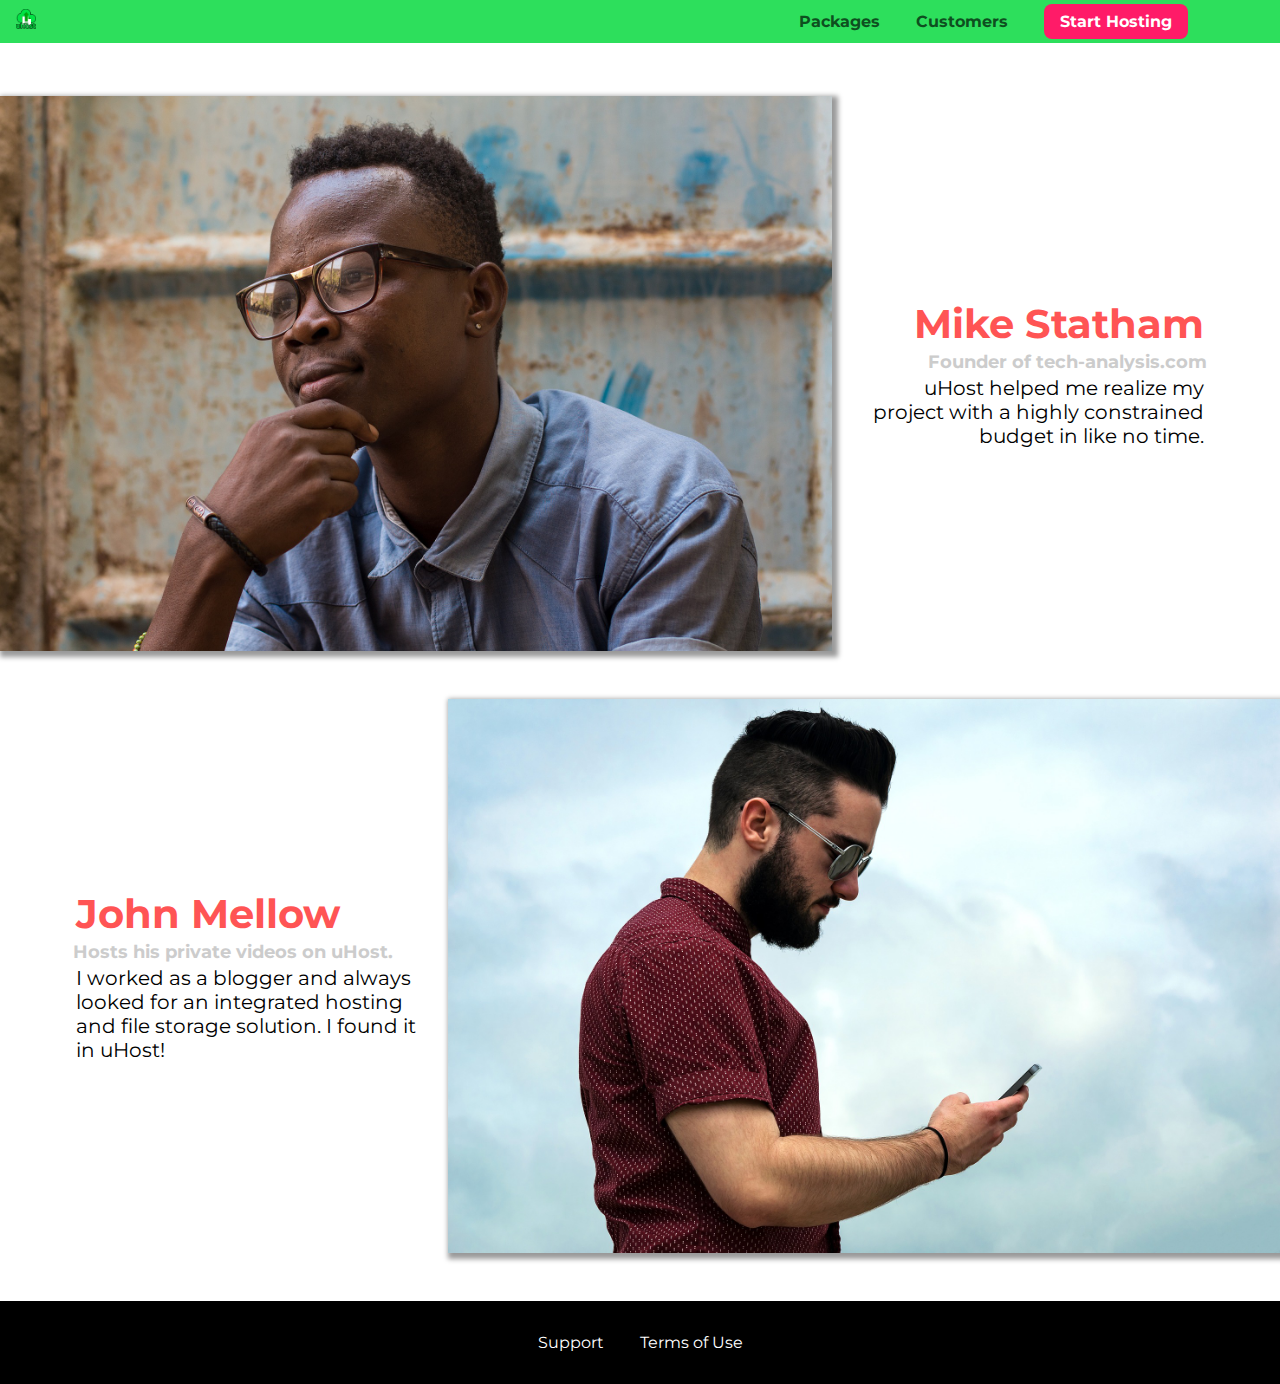
==== customers/index.html @ 2586b889 "added linear gradient to background image" ====
<!DOCTYPE html>
<html lang="en">
  <head>
    <meta charset="UTF-8" />
    <meta name="viewport" content="width=device-width, initial-scale=1.0" />
    <meta http-equiv="X-UA-Compatible" content="ie=edge" />
    <title>uHost Customers</title>
    <link rel="shortcut icon" href="../favicon.png" />
    <link
      href="https://fonts.googleapis.com/css?family=Anton|Montserrat:400,700"
      rel="stylesheet"
    />
    <link rel="stylesheet" href="../shared.css" />
    <link rel="stylesheet" href="customers.css" />
  </head>

  <body>
    <header class="main-header">
      <div>
        <a href="../index.html" class="main-header__brand">
          <img
            src="../images/uhost-icon.png"
            alt="uHost - Your favorite hosting company"
          />
        </a>
      </div>
      <nav class="main-nav">
        <ul class="main-nav__items">
          <li class="main-nav__item">
            <a href="../packages/index.html">Packages</a>
          </li>
          <li class="main-nav__item">
            <a href="index.html">Customers</a>
          </li>
          <li class="main-nav__item main-nav__item--cta">
            <a href="start-hosting/index.html">Start Hosting</a>
          </li>
        </ul>
      </nav>
    </header>
    <main>
      <div>
        <div class="testimonial" id="customer-1">
          <div class="testimonial__image-container">
            <img
              src="../images/customer-1.jpg"
              alt="Mike Statham - Customer"
              class="testimonial__image"
            />
          </div>
          <div class="testimonial__info">
            <h1 class="testimonial__name">Mike Statham</h1>
            <h2 class="testimonial__subtitle">
              Founder of
              <a href="tech-analysis.com">tech-analysis.com</a>
            </h2>
            <p class="testimonial__text">
              uHost helped me realize my project with a highly constrained
              budget in like no time.
            </p>
          </div>
        </div>
        <div class="testimonial" id="customer-2">
          <div class="testimonial__info">
            <h1 class="testimonial__name">John Mellow</h1>
            <h2 class="testimonial__subtitle">
              Hosts his private videos on uHost.
            </h2>
            <p class="testimonial__text">
              I worked as a blogger and always looked for an integrated hosting
              and file storage solution. I found it in uHost!
            </p>
          </div>
          <div class="testimonial__image-container">
            <img
              src="../images/customer-2.jpg"
              alt="John Mellow - Customer"
              class="testimonial__image"
            />
          </div>
        </div>
      </div>
    </main>
    <footer class="main-footer">
      <nav>
        <ul class="main-footer__links">
          <li class="main-footer__link">
            <a href="#">Support</a>
          </li>
          <li class="main-footer__link">
            <a href="#">Terms of Use</a>
          </li>
        </ul>
      </nav>
    </footer>
  </body>
</html>
---- shared.css ----
* {
  box-sizing: border-box;
}

body {
  font-family: "Montserrat", sans-serif;
  margin: 0;
}

.main-header {
  position: fixed;
  width: 100%;
  background: #2ddf5c;
  padding: 8px 16px;
  z-index: 1;
  top: 0;
}

.main-header > div {
  display: inline-block;
  vertical-align: middle;
}

.main-header__brand {
  color: #0e4f1f;
  text-decoration: none;
  font-weight: bold;
  font-size: 22px;
  /* height: 22px; */
  width: 20px;
  display: inline-block;
}

.main-header__brand img {
  /* height: 100%; */
  width: 100%;
}
.main-nav {
  display: inline-block;
  text-align: right;
  width: calc(100% - 84px);
  vertical-align: middle;
}

.main-nav__items {
  margin: 0;
  padding: 0;
  list-style: none;
}
.main-nav__item {
  display: inline-block;
  margin: 0 16px;
}

.main-nav__item a {
  text-decoration: none;
  color: #0e4f1f;
  font-weight: bold;
  padding: 3px 0;
}

.main-nav__item a:hover,
.main-nav__item a:active {
  color: white;
  border-bottom: 5px solid white;
}

.main-nav__item--cta a {
  color: white;
  background: #ff1b68;
  padding: 8px 16px;
  border-radius: 8px;
}

.main-nav__item--cta a:hover,
.main-nav__item--cta a:active {
  color: #ff1b68;
  background: white;
  border: none;
}

.main-footer {
  background: black;
  padding: 32px;
  margin-top: 48px;
}

.main-footer__links {
  list-style: none;
  margin: 0;
  padding: 0;
  text-align: center;
}

.main-footer__link {
  display: inline-block;
  margin: 0 16px;
}

.main-footer__link a {
  color: white;
  text-decoration: none;
}

.main-footer__link a:hover,
.main-footer__link a:active {
  color: #ccc;
}

.button {
  background: #0e4f1f;
  color: white;
  font: inherit;
  border: 1.5px solid #0e4f1f;
  padding: 8px;
  border-radius: 8px;
  font-weight: bold;
  cursor: pointer;
}

.button:hover,
.button:active {
  background: white;
  color: #0e4f1f;
}

.button:focus {
  outline: none;
}
---- customers/customers.css ----
.testimonial {
    font-size: 20px;
    margin: 48px 0;
  }
  
  .testimonial__list {
    width: 80%;
    margin: auto;
  }
  
  .testimonial:first-of-type {
    margin-top: 96px;
  }

  .testimonial__image-container {
    width: 65%;
    display: inline-block;
    vertical-align: middle;
    box-shadow: 3px 3px 5px 3px rgba(0,0,0,0.4);
  }

 .testimonial__image {
    width: 100%;
    vertical-align: top;
 }
  
  .testimonial__info {
    text-align: right;
    padding: 14px;
    display: inline-block;
    vertical-align: middle;
    width: 30%;
  }
  
  #customer-2.testimonial {
    text-align: right;
  }
  
  #customer-2 .testimonial__info {
    text-align: left;
  }
  
  .testimonial__name {
    margin: 3px;
    color: #ff5454;
  }
  
  .testimonial__subtitle {
    margin: 0;
    font-size: 18px;
    color: #ccc;
  }
  
  .testimonial__subtitle a {
    color: inherit;
    text-decoration: none;
  }
  
  .testimonial__subtitle a:hover,
  .testimonial__subtitle a:active {
    color: #7a7a7a;
  }
  
  .testimonial__text {
    margin: 3px;
  }
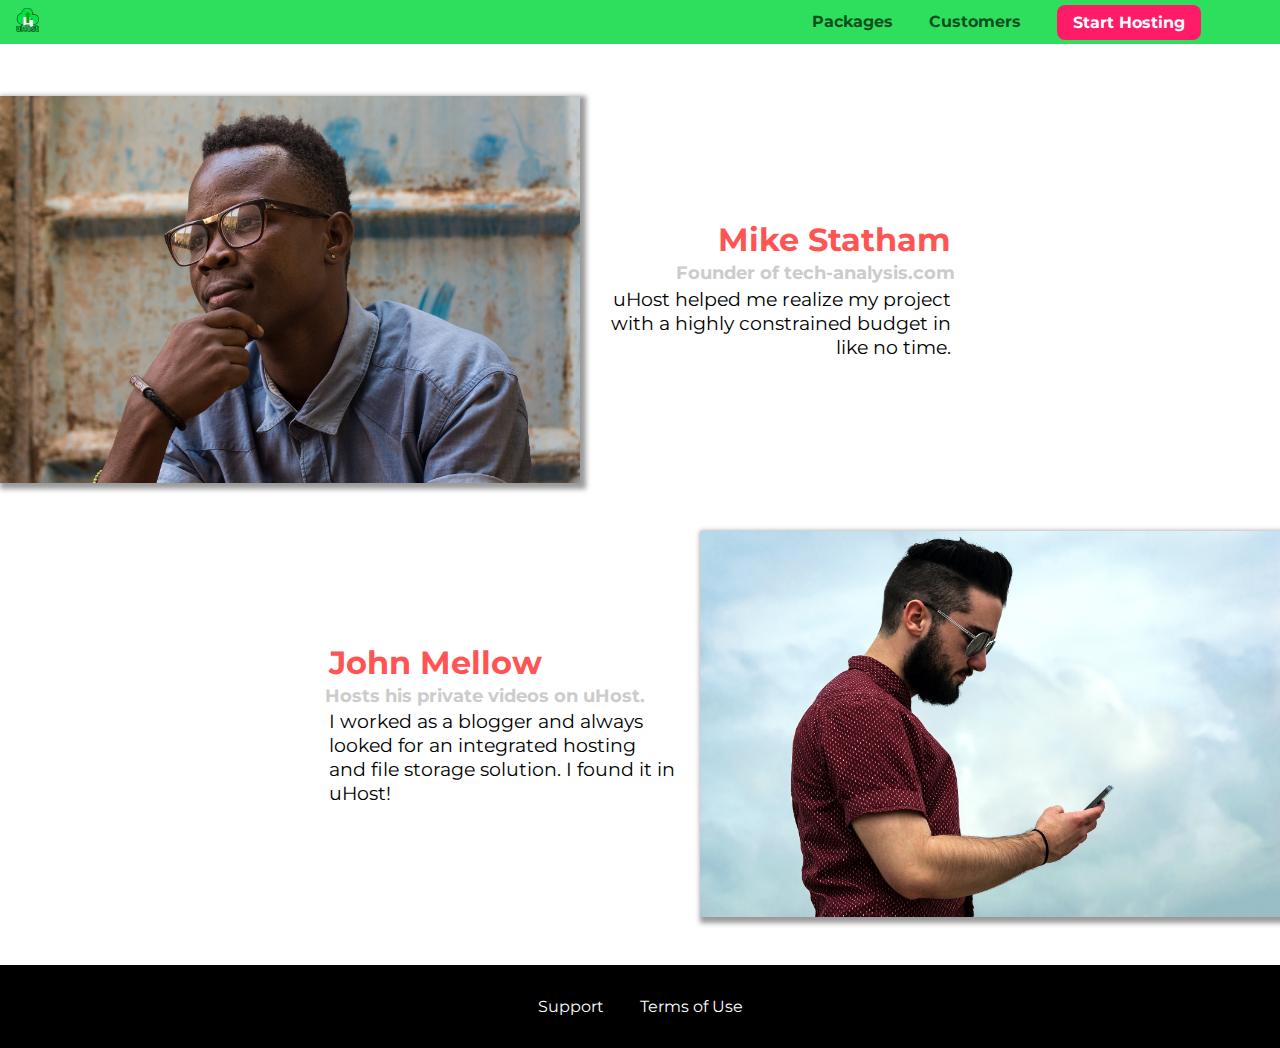
==== commit 3872d368: "add event listeners for clicks on choose plan buttons" ====
--- a/customers/index.html
+++ b/customers/index.html
@@ -15,6 +15,7 @@
   </head>
 
   <body>
+    <div class="backdrop"></div>
     <header class="main-header">
       <div>
         <a href="../index.html" class="main-header__brand">
--- a/shared.css
+++ b/shared.css
@@ -1,129 +1,143 @@
 * {
-  box-sizing: border-box;
+    box-sizing: border-box;
 }
 
 body {
-  font-family: "Montserrat", sans-serif;
-  margin: 0;
+    font-family: 'Montserrat', sans-serif;
+    margin: 0;
+}
+
+.backdrop {
+    position: fixed;
+    display: none;
+    top: 0;
+    left: 0;
+    z-index: 100;
+    width: 100vw;
+    height: 100vh;
+    background: rgba(0,0,0,0.5);
 }
 
 .main-header {
-  position: fixed;
-  width: 100%;
-  background: #2ddf5c;
-  padding: 8px 16px;
-  z-index: 1;
-  top: 0;
+    width: 100%;
+    position: fixed;
+    top: 0;
+    left: 0;
+    background: #2ddf5c;
+    padding: 0.5rem 1rem;
+    z-index: 1;
 }
 
 .main-header > div {
-  display: inline-block;
-  vertical-align: middle;
+    display: inline-block;
+    vertical-align: middle;
 }
 
 .main-header__brand {
-  color: #0e4f1f;
-  text-decoration: none;
-  font-weight: bold;
-  font-size: 22px;
-  /* height: 22px; */
-  width: 20px;
-  display: inline-block;
+    color: #0e4f1f;
+    text-decoration: none;
+    font-weight: bold;
+    font-size: 1.5rem;
+    height: 1.5rem;
+    /* width: 20px; */
+    display: inline-block;
 }
 
 .main-header__brand img {
-  /* height: 100%; */
-  width: 100%;
+    height: 100%;
+    /* width: 100%; */
 }
+
 .main-nav {
-  display: inline-block;
-  text-align: right;
-  width: calc(100% - 84px);
-  vertical-align: middle;
+    display: inline-block;
+    text-align: right;
+    width: calc(100% - 74px);
+    vertical-align: middle;
 }
 
 .main-nav__items {
-  margin: 0;
-  padding: 0;
-  list-style: none;
+    margin: 0;
+    padding: 0;
+    list-style: none;
 }
+
 .main-nav__item {
-  display: inline-block;
-  margin: 0 16px;
+    display: inline-block;
+    margin: 0 1rem;
 }
 
 .main-nav__item a {
-  text-decoration: none;
-  color: #0e4f1f;
-  font-weight: bold;
-  padding: 3px 0;
+    text-decoration: none;
+    color: #0e4f1f;
+    font-weight: bold;
+    padding: 0.2rem 0;
 }
 
 .main-nav__item a:hover,
 .main-nav__item a:active {
-  color: white;
-  border-bottom: 5px solid white;
+    color: white;
+    border-bottom: 5px solid white;
 }
 
 .main-nav__item--cta a {
-  color: white;
-  background: #ff1b68;
-  padding: 8px 16px;
-  border-radius: 8px;
+    color: white;
+    background: #ff1b68;
+    padding: 0.5rem 1rem;
+    border-radius: 8px;
 }
 
 .main-nav__item--cta a:hover,
 .main-nav__item--cta a:active {
-  color: #ff1b68;
-  background: white;
-  border: none;
+    color: #ff1b68;
+    background: white;
+    border: none;
 }
 
 .main-footer {
-  background: black;
-  padding: 32px;
-  margin-top: 48px;
+    background: black;
+    padding: 2rem;
+    margin-top: 3rem;
 }
 
 .main-footer__links {
-  list-style: none;
-  margin: 0;
-  padding: 0;
-  text-align: center;
+    list-style: none;
+    margin: 0;
+    padding: 0;
+    text-align: center;
 }
 
 .main-footer__link {
-  display: inline-block;
-  margin: 0 16px;
+    display: inline-block;
+    margin: 0 1rem;
 }
 
 .main-footer__link a {
-  color: white;
-  text-decoration: none;
+    color: white;
+    text-decoration: none;
 }
 
 .main-footer__link a:hover,
 .main-footer__link a:active {
-  color: #ccc;
+    color: #ccc;
 }
 
 .button {
-  background: #0e4f1f;
-  color: white;
-  font: inherit;
-  border: 1.5px solid #0e4f1f;
-  padding: 8px;
-  border-radius: 8px;
-  font-weight: bold;
-  cursor: pointer;
+    background: #0e4f1f;
+    color: white;
+    font: inherit;
+    border: 1.5px solid #0e4f1f;
+    padding: 0.5rem;
+    border-radius: 8px;
+    font-weight: bold;
+    cursor: pointer;
 }
 
 .button:hover,
 .button:active {
-  background: white;
-  color: #0e4f1f;
+    background: white;
+    color: #0e4f1f;
 }
 
 .button:focus {
-  outline: none;
+    outline: none;
 }
--- a/customers/customers.css
+++ b/customers/customers.css
@@ -1,6 +1,6 @@
 .testimonial {
-    font-size: 20px;
-    margin: 48px 0;
+    font-size: 1.2rem;
+    margin: 3rem 0;
   }
   
   .testimonial__list {
@@ -9,11 +9,12 @@
   }
   
   .testimonial:first-of-type {
-    margin-top: 96px;
+    margin-top: 6rem;
   }
 
   .testimonial__image-container {
     width: 65%;
+    max-width: 580px;
     display: inline-block;
     vertical-align: middle;
     box-shadow: 3px 3px 5px 3px rgba(0,0,0,0.4);
@@ -26,7 +27,7 @@
   
   .testimonial__info {
     text-align: right;
-    padding: 14px;
+    padding: 0.9rem;
     display: inline-block;
     vertical-align: middle;
     width: 30%;
@@ -41,13 +42,14 @@
   }
   
   .testimonial__name {
-    margin: 3px;
+    margin: 0.2rem;
     color: #ff5454;
+    font-size: 2rem;
   }
   
   .testimonial__subtitle {
     margin: 0;
-    font-size: 18px;
+    font-size: 1.1rem;
     color: #ccc;
   }
   
@@ -62,7 +64,7 @@
   }
   
   .testimonial__text {
-    margin: 3px;
+    margin: 0.2rem;
   }
   
   